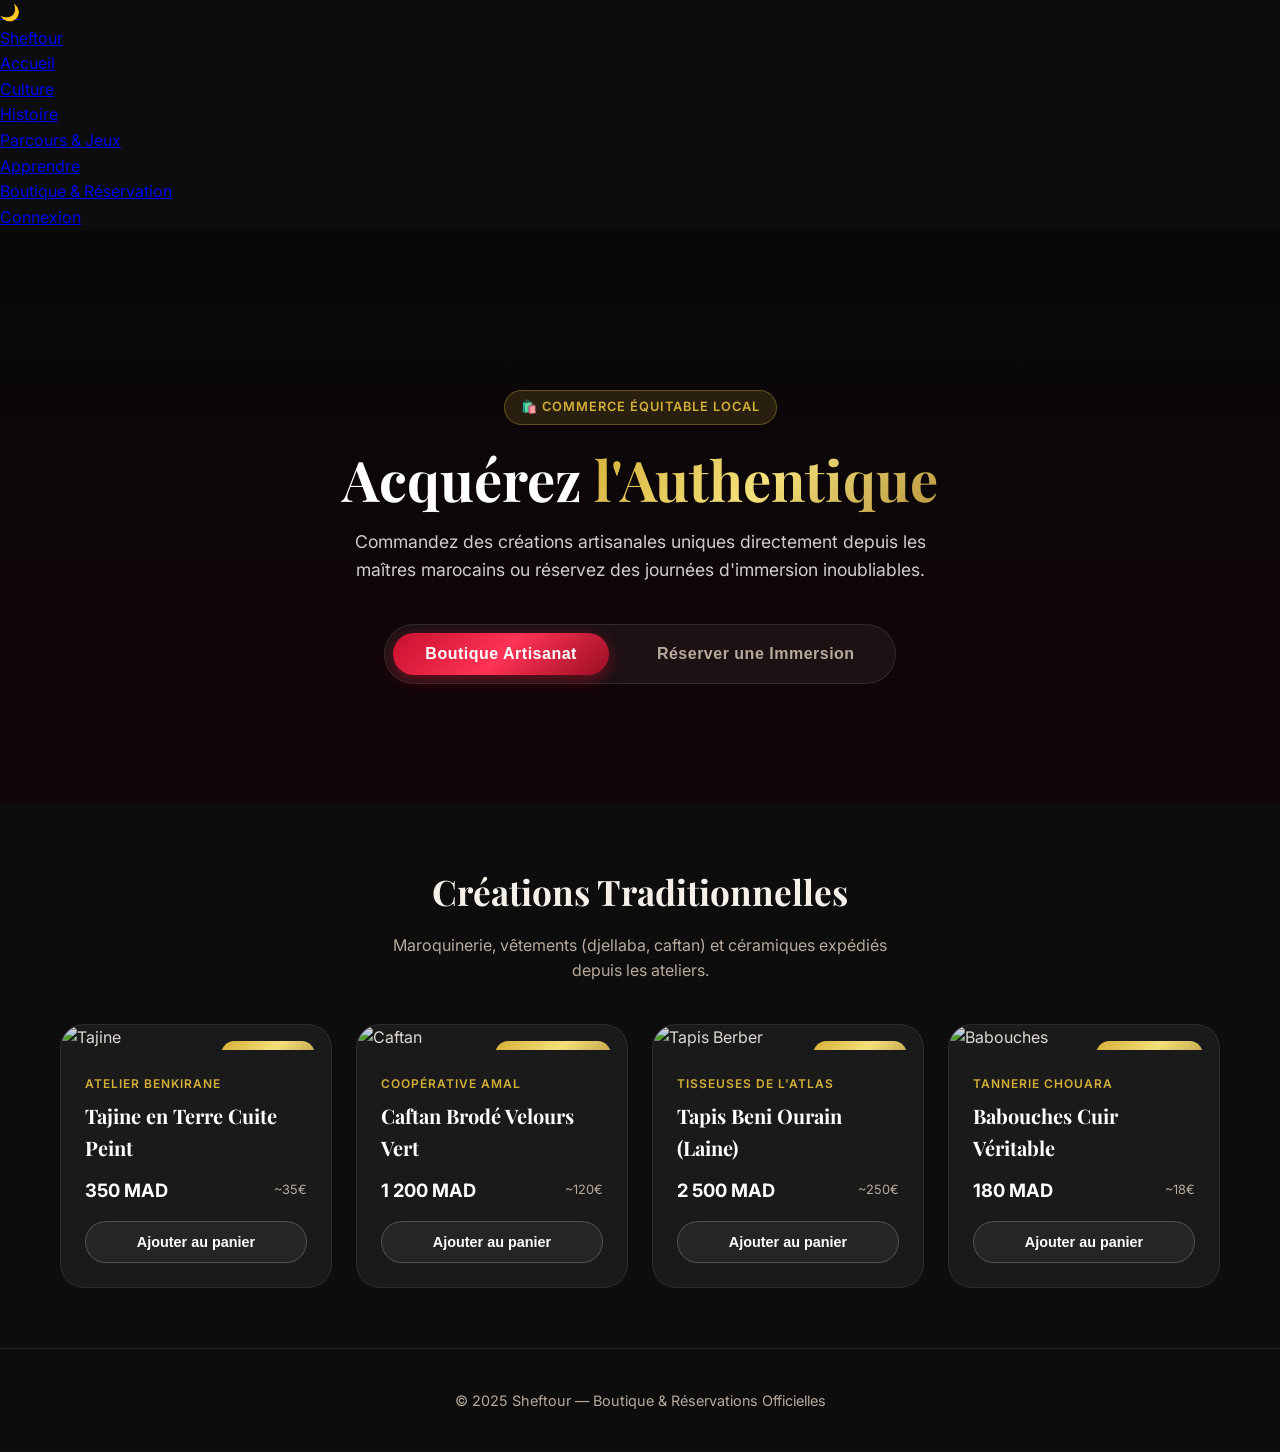
==== booking.html @ 4e6d33bf "Add files via upload" ====
<!DOCTYPE html>
<html lang="fr" dir="ltr">
<head>
  <meta charset="UTF-8">
  <meta name="viewport" content="width=device-width, initial-scale=1.0">
  <title>Boutique & Réservation — Sheftour</title>
  <link rel="stylesheet" href="css/style.css">
  <style>
    .book-hero {
      position: relative;
      padding: 160px 60px 80px;
      text-align: center;
      background: linear-gradient(180deg, rgba(8,8,8,1) 0%, rgba(18,5,8,1) 100%);
      min-height: 480px;
      display: flex;
      flex-direction: column;
      justify-content: center;
      align-items: center;
    }

    .book-hero-bg {
      position: absolute; inset:0;
      background: url('https://images.unsplash.com/photo-1548013146-72479768bada?auto=format&fit=crop&w=1920&q=80') center/cover;
      opacity: 0.15;
    }

    /* TABS NAV */
    .store-tabs {
      display: flex; gap: 16px; margin: 40px auto;
      background: rgba(255,255,255,0.05); padding: 8px; border-radius: 50px;
      border: 1px solid rgba(255,255,255,0.1); width: fit-content; position: relative; z-index: 5;
    }

    .store-tab {
      padding: 12px 32px; border-radius: 50px;
      font-weight: 600; font-size: 1rem; cursor: pointer;
      color: var(--text-secondary); transition: var(--transition);
      border: none; background: transparent; letter-spacing: 0.5px;
    }

    .store-tab:hover { color: white; }
    .store-tab.active { background: var(--gradient-red); color: white; box-shadow: 0 4px 15px rgba(200,16,46,0.5); }

    /* GRID & CARDS */
    .store-container {
      max-width: 1300px; margin: 0 auto; padding: 60px;
      min-height: 50vh; display: none;
    }
    .store-container.active { display: block; animation: fadeIn 0.5s ease; }

    .grid-4 { display: grid; grid-template-columns: repeat(4, 1fr); gap: 24px; }
    .grid-3 { display: grid; grid-template-columns: repeat(3, 1fr); gap: 28px; }

    .product-card {
      background: var(--bg-card);
      border: 1px solid var(--border-light);
      border-radius: var(--radius-lg);
      overflow: hidden; text-align: left;
      transition: var(--transition);
    }
    .product-card:hover { transform: translateY(-6px); border-color: rgba(212,175,55,0.4); box-shadow: 0 15px 40px rgba(0,0,0,0.5); }
    
    .product-img { width: 100%; height: 260px; object-fit: cover; filter: brightness(0.9); transition: 0.5s; }
    .product-card:hover .product-img { filter: brightness(1.1); transform: scale(1.05); }
    .product-img-wrap { overflow: hidden; position: relative; }
    
    .product-badge { position: absolute; top: 16px; right: 16px; background: var(--gradient-gold); color: white; padding: 4px 12px; border-radius: 50px; font-size: 0.75rem; font-weight: 700; letter-spacing: 0.5px; z-index: 2; }
    .product-badge.exp { background: var(--gradient-red); }

    .product-body { padding: 24px; }
    .product-art { font-size: 0.75rem; color: var(--secondary); text-transform: uppercase; font-weight: 600; letter-spacing: 1px; margin-bottom: 6px; }
    .product-title { font-family: 'Playfair Display', serif; font-size: 1.25rem; font-weight: 700; color: white; margin-bottom: 12px; }
    .product-price { font-size: 1.15rem; font-weight: 700; color: white; margin-bottom: 16px; display: flex; justify-content: space-between; align-items: center; }
    .product-price span { font-size: 0.8rem; color: var(--text-secondary); font-weight: 400; }
    
    .btn-buy {
      display: block; width: 100%; padding: 12px; text-align: center;
      background: rgba(255,255,255,0.05); border: 1px solid rgba(255,255,255,0.2);
      border-radius: 50px; color: white; font-weight: 600; font-size: 0.9rem;
      cursor: pointer; transition: var(--transition);
    }
    .btn-buy:hover { background: var(--secondary); border-color: var(--secondary); color: var(--bg-dark); }
    .btn-book { background: rgba(200,16,46,0.15); border-color: rgba(200,16,46,0.4); color: #ff6b8a; }
    .btn-book:hover { background: #C8102E; border-color: #C8102E; color: white; }

    @keyframes fadeIn { from{opacity:0; transform:translateY(15px);} to{opacity:1; transform:translateY(0);} }

    @media (max-width: 1024px) {
      .grid-4, .grid-3 { grid-template-columns: repeat(2, 1fr); }
      .store-container { padding: 60px 32px; }
    }
    @media (max-width: 768px) {
      .grid-4, .grid-3 { grid-template-columns: 1fr; }
    }
  </style>
</head>
<body style="background:var(--bg-dark); color:var(--text-primary); font-family:'Inter',sans-serif;">

  <!-- UNIFIED NAV -->
  <nav class="unified-nav" id="main-nav">
    <a href="index.html" class="brand">
      <div class="brand-icon">🌙</div>
      <span class="brand-name">Sheftour</span>
    </a>
    <ul>
      <li><a href="index.html">Accueil</a></li>
      <li><a href="culture.html">Culture</a></li>
      <li><a href="histoire.html">Histoire</a></li>
      <li><a href="parcours.html">Parcours & Jeux</a></li>
      <li><a href="learn.html">Apprendre</a></li>
      <li><a href="booking.html" class="active">Boutique & Réservation</a></li>
    </ul>
    <div>
      <a href="login.html" class="nav-auth-btn">Connexion</a>
    </div>
  </nav>

  <!-- HERO -->
  <section class="book-hero">
    <div class="book-hero-bg"></div>
    <div style="position:relative; z-index:10;">
      <div class="hero-badge" style="display:inline-block; padding:6px 16px; border-radius:50px; background:rgba(212,175,55,0.15); border:1px solid rgba(212,175,55,0.35); color:var(--secondary); font-size:0.8rem; font-weight:600; text-transform:uppercase; margin-bottom:20px;">🛍️ Commerce Équitable Local</div>
      <h1 class="hero-main-title" style="font-family:'Playfair Display',serif; font-size:3.5rem; font-weight:700; color:white; line-height:1.2; margin-bottom:16px;">
        Acquérez <span style="background:var(--gradient-gold);-webkit-background-clip:text;-webkit-text-fill-color:transparent;">l'Authentique</span>
      </h1>
      <p style="color:rgba(255,255,255,0.8); font-size:1.1rem; line-height:1.6; max-width:600px; margin:0 auto;">
        Commandez des créations artisanales uniques directement depuis les maîtres marocains ou réservez des journées d'immersion inoubliables.
      </p>

      <div class="store-tabs">
        <button class="store-tab active" onclick="switchStore('boutique')">Boutique Artisanat</button>
        <button class="store-tab" onclick="switchStore('experiences')">Réserver une Immersion</button>
      </div>
    </div>
  </section>

  <!-- BOUTIQUE ARTISANAT -->
  <section class="store-container active" id="store-boutique">
    <div style="text-align:center; margin-bottom:40px;">
      <h2 style="font-family:'Playfair Display',serif; font-size:2.2rem; margin-bottom:12px;">Créations Traditionnelles</h2>
      <p style="color:var(--text-secondary); max-width:500px; margin:0 auto;">Maroquinerie, vêtements (djellaba, caftan) et céramiques expédiés depuis les ateliers.</p>
    </div>

    <div class="grid-4">
      <!-- Item 1 -->
      <div class="product-card animate-fade-up">
        <div class="product-img-wrap">
          <span class="product-badge">Poterie Fès</span>
          <img src="https://images.unsplash.com/photo-1541450805218-47201bc6c06a?auto=format&fit=crop&w=600&q=80" alt="Tajine" class="product-img">
        </div>
        <div class="product-body">
          <div class="product-art">Atelier Benkirane</div>
          <h3 class="product-title">Tajine en Terre Cuite Peint</h3>
          <div class="product-price">350 MAD <span>~35€</span></div>
          <button class="btn-buy" onclick="alert('Ajouté au panier !')">Ajouter au panier</button>
        </div>
      </div>
      <!-- Item 2 -->
      <div class="product-card animate-fade-up" style="transition-delay: 0.1s;">
        <div class="product-img-wrap">
          <span class="product-badge">Tissage Souss</span>
          <img src="https://images.unsplash.com/photo-1596796333423-e18d6e9dcab7?auto=format&fit=crop&w=600&q=80" alt="Caftan" class="product-img">
        </div>
        <div class="product-body">
          <div class="product-art">Coopérative Amal</div>
          <h3 class="product-title">Caftan Brodé Velours Vert</h3>
          <div class="product-price">1 200 MAD <span>~120€</span></div>
          <button class="btn-buy" onclick="alert('Ajouté au panier !')">Ajouter au panier</button>
        </div>
      </div>
      <!-- Item 3 -->
      <div class="product-card animate-fade-up" style="transition-delay: 0.2s;">
        <div class="product-img-wrap">
          <span class="product-badge">Tapis Atlas</span>
          <img src="https://images.unsplash.com/photo-1620063260799-a17c2f06b986?auto=format&fit=crop&w=600&q=80" alt="Tapis Berber" class="product-img">
        </div>
        <div class="product-body">
          <div class="product-art">Tisseuses de l'Atlas</div>
          <h3 class="product-title">Tapis Beni Ourain (Laine)</h3>
          <div class="product-price">2 500 MAD <span>~250€</span></div>
          <button class="btn-buy" onclick="alert('Ajouté au panier !')">Ajouter au panier</button>
        </div>
      </div>
      <!-- Item 4 -->
      <div class="product-card animate-fade-up" style="transition-delay: 0.3s;">
        <div class="product-img-wrap">
          <span class="product-badge">Maroquinerie</span>
          <img src="https://images.unsplash.com/photo-1621255556209-eccfcf05a679?auto=format&fit=crop&w=600&q=80" alt="Babouches" class="product-img">
        </div>
        <div class="product-body">
          <div class="product-art">Tannerie Chouara</div>
          <h3 class="product-title">Babouches Cuir Véritable</h3>
          <div class="product-price">180 MAD <span>~18€</span></div>
          <button class="btn-buy" onclick="alert('Ajouté au panier !')">Ajouter au panier</button>
        </div>
      </div>

    </div>
  </section>

  <!-- RESERVATION D'EXPERIENCES -->
  <section class="store-container" id="store-experiences">
    <div style="text-align:center; margin-bottom:40px;">
      <h2 style="font-family:'Playfair Display',serif; font-size:2.2rem; margin-bottom:12px;">Immersion & Activités</h2>
      <p style="color:var(--text-secondary); max-width:500px; margin:0 auto;">Réservez des journées thématiques ou des soirées magiques auprès de nos guides et hôtes certifiés.</p>
    </div>

    <div class="grid-3">
      <!-- Exp 1 -->
      <div class="product-card animate-fade-up">
        <div class="product-img-wrap">
          <span class="product-badge exp">Atelier Manuel</span>
          <img src="https://images.unsplash.com/photo-1542642598-639a64e1ff1d?auto=format&fit=crop&w=600&q=80" alt="Atelier" class="product-img">
        </div>
        <div class="product-body">
          <div class="product-art">📍 Médina de Fès</div>
          <h3 class="product-title">Initiation au Zellige & Céramique</h3>
          <p style="color:var(--text-secondary); font-size:0.85rem; line-height:1.5; margin-bottom:12px; height:60px;">Passez 4 heures avec un Maâlem (Maître) artisan pour apprendre la taille des carreaux et la cuisson.</p>
          <div class="product-price">400 MAD <span>/pers</span></div>
          <button class="btn-buy btn-book" onclick="alert('Ouverture du calendrier de réservation...')">Réserver une date</button>
        </div>
      </div>
      <!-- Exp 2 -->
      <div class="product-card animate-fade-up" style="transition-delay: 0.1s;">
        <div class="product-img-wrap">
          <span class="product-badge exp">Gastronomie</span>
          <img src="https://images.unsplash.com/photo-1533667554580-f0071da516be?auto=format&fit=crop&w=600&q=80" alt="Repas" class="product-img">
        </div>
        <div class="product-body">
          <div class="product-art">📍 Marrakech - Riad Zahra</div>
          <h3 class="product-title">Dîner Traditionnel & Musique Gnawa</h3>
          <p style="color:var(--text-secondary); font-size:0.85rem; line-height:1.5; margin-bottom:12px; height:60px;">Dégustation d'une pastilla au pigeon et coucher de soleil sur la médina, accompagné d'un trio Gnawa live.</p>
          <div class="product-price">650 MAD <span>/pers</span></div>
          <button class="btn-buy btn-book" onclick="alert('Ouverture du calendrier de réservation...')">Réserver une date</button>
        </div>
      </div>
      <!-- Exp 3 -->
      <div class="product-card animate-fade-up" style="transition-delay: 0.2s;">
        <div class="product-img-wrap">
          <span class="product-badge exp">Guidage Exclusif</span>
          <img src="https://images.unsplash.com/photo-1552591605-645367b93df9?auto=format&fit=crop&w=600&q=80" alt="Guide" class="product-img">
        </div>
        <div class="product-body">
          <div class="product-art">📍 Essaouira</div>
          <h3 class="product-title">Circuit Privé "Héritage Andalou"</h3>
          <p style="color:var(--text-secondary); font-size:0.85rem; line-height:1.5; margin-bottom:12px; height:60px;">Accompagné par Youssef, historien local, pour découvrir les secrets architecturaux du port et des ruelles.</p>
          <div class="product-price">800 MAD <span>/groupe</span></div>
          <button class="btn-buy btn-book" onclick="alert('Ouverture du calendrier de réservation...')">Réserver une date</button>
        </div>
      </div>
    </div>
  </section>

  <!-- FOOTER -->
  <footer style="background:var(--bg-dark); border-top:1px solid var(--border-light); padding:40px 60px; text-align:center;">
    <p style="color:var(--text-secondary); font-size:0.9rem;">© 2025 Sheftour — Boutique & Réservations Officielles</p>
  </footer>

  <script>
    window.addEventListener('scroll', () => {
      const nav = document.getElementById('main-nav');
      if(window.scrollY > 60) nav.classList.add('scrolled');
      else nav.classList.remove('scrolled');
    });

    function switchStore(tab) {
      document.querySelectorAll('.store-tab').forEach(b => b.classList.remove('active'));
      event.target.classList.add('active');
      
      document.querySelectorAll('.store-container').forEach(c => c.classList.remove('active'));
      document.getElementById('store-' + tab).classList.add('active');
      
      // Trigger animations
      document.querySelectorAll(`#store-${tab} .animate-fade-up`).forEach(el => {
        el.classList.remove('visible');
        setTimeout(() => el.classList.add('visible'), 50);
      });
    }

    // First load animation
    setTimeout(() => {
      document.querySelectorAll('.store-container.active .animate-fade-up').forEach((el, index) => {
        setTimeout(() => el.classList.add('visible'), index * 100);
      });
    }, 100);
  </script>
</body>
</html>
---- css/style.css ----
/* ==========================================
   MOROCCO TRAVEL APP - GLOBAL STYLES
   ========================================== */

@import url('https://fonts.googleapis.com/css2?family=Playfair+Display:wght@400;600;700;900&family=Inter:wght@300;400;500;600;700&family=Amiri:wght@400;700&display=swap');

:root {
  /* Morocco Color Palette */
  --primary: #C8102E;      /* Moroccan Red */
  --primary-dark: #9A0E23;
  --primary-light: #FF3355;
  --secondary: #D4AF37;    /* Gold */
  --secondary-dark: #B8963E;
  --accent: #2C7A7B;       /* Teal */
  --accent2: #E76F51;      /* Terracotta */
  --bg-dark: #0D0D0D;
  --bg-card: #1A1A1A;
  --bg-glass: rgba(255,255,255,0.05);
  --text-primary: #F5F0E8;
  --text-secondary: #B8A99A;
  --text-muted: #6B5B4E;
  --border: rgba(212,175,55,0.2);
  --border-light: rgba(255,255,255,0.08);
  --shadow: 0 20px 60px rgba(0,0,0,0.5);
  --shadow-gold: 0 0 30px rgba(212,175,55,0.3);
  --gradient-hero: linear-gradient(135deg, #0D0D0D 0%, #1A0A0A 50%, #0D0D0D 100%);
  --gradient-gold: linear-gradient(135deg, #D4AF37, #F4E07A, #B8963E);
  --gradient-red: linear-gradient(135deg, #C8102E, #FF3355, #9A0E23);
  --radius: 16px;
  --radius-sm: 8px;
  --radius-lg: 24px;
  --transition: all 0.3s cubic-bezier(0.4, 0, 0.2, 1);
}

* {
  margin: 0;
  padding: 0;
  box-sizing: border-box;
}

html {
  scroll-behavior: smooth;
}

body {
  font-family: 'Inter', sans-serif;
  background: var(--bg-dark);
  color: var(--text-primary);
  overflow-x: hidden;
  line-height: 1.6;
}

/* ---- SCROLLBAR ---- */
::-webkit-scrollbar { width: 6px; }
::-webkit-scrollbar-track { background: var(--bg-dark); }
::-webkit-scrollbar-thumb { background: var(--primary); border-radius: 3px; }

/* ---- NAVBAR ---- */
.navbar {
  position: fixed;
  top: 0;
  left: 0;
  right: 0;
  z-index: 1000;
  padding: 16px 32px;
  display: flex;
  align-items: center;
  justify-content: space-between;
  background: rgba(13,13,13,0.85);
  backdrop-filter: blur(20px);
  -webkit-backdrop-filter: blur(20px);
  border-bottom: 1px solid var(--border);
  transition: var(--transition);
}

.navbar.scrolled {
  padding: 10px 32px;
  background: rgba(13,13,13,0.97);
}

.nav-logo {
  display: flex;
  align-items: center;
  gap: 12px;
  text-decoration: none;
}

.nav-logo .logo-icon {
  width: 42px;
  height: 42px;
  border-radius: 50%;
  background: var(--gradient-red);
  display: flex;
  align-items: center;
  justify-content: center;
  font-size: 20px;
  box-shadow: var(--shadow-gold);
}

.nav-logo .logo-text {
  font-family: 'Playfair Display', serif;
  font-size: 1.4rem;
  font-weight: 700;
  background: var(--gradient-gold);
  -webkit-background-clip: text;
  -webkit-text-fill-color: transparent;
  background-clip: text;
}

.nav-links {
  display: flex;
  align-items: center;
  gap: 8px;
  list-style: none;
}

.nav-links a {
  text-decoration: none;
  color: var(--text-secondary);
  font-size: 0.88rem;
  font-weight: 500;
  padding: 8px 16px;
  border-radius: var(--radius-sm);
  transition: var(--transition);
  position: relative;
  letter-spacing: 0.3px;
}

.nav-links a:hover,
.nav-links a.active {
  color: var(--secondary);
  background: rgba(212,175,55,0.1);
}

.nav-links .nav-btn {
  background: var(--gradient-red);
  color: white !important;
  padding: 8px 20px;
  border-radius: 50px;
  font-weight: 600;
  transition: var(--transition);
}

.nav-links .nav-btn:hover {
  transform: translateY(-2px);
  box-shadow: 0 8px 25px rgba(200,16,46,0.4);
}

.hamburger {
  display: none;
  flex-direction: column;
  gap: 5px;
  cursor: pointer;
  background: none;
  border: none;
  padding: 4px;
}

.hamburger span {
  width: 25px;
  height: 2px;
  background: var(--text-primary);
  border-radius: 2px;
  transition: var(--transition);
}

/* ---- HERO SECTION ---- */
.hero {
  min-height: 100vh;
  display: flex;
  align-items: center;
  position: relative;
  overflow: hidden;
}

.hero-bg {
  position: absolute;
  inset: 0;
  background-size: cover;
  background-position: center;
  filter: brightness(0.35);
  transform: scale(1.05);
  transition: transform 8s ease;
}

.hero-bg.loaded { transform: scale(1); }

.hero-overlay {
  position: absolute;
  inset: 0;
  background: linear-gradient(
    135deg,
    rgba(13,13,13,0.7) 0%,
    rgba(200,16,46,0.1) 50%,
    rgba(13,13,13,0.8) 100%
  );
}

.hero-content {
  position: relative;
  z-index: 2;
  max-width: 1200px;
  margin: 0 auto;
  padding: 120px 32px 60px;
}

.hero-badge {
  display: inline-flex;
  align-items: center;
  gap: 8px;
  background: rgba(212,175,55,0.15);
  border: 1px solid rgba(212,175,55,0.4);
  color: var(--secondary);
  padding: 6px 16px;
  border-radius: 50px;
  font-size: 0.8rem;
  font-weight: 600;
  letter-spacing: 1px;
  text-transform: uppercase;
  margin-bottom: 24px;
  animation: fadeInUp 0.6s ease both;
}

.hero-title {
  font-family: 'Playfair Display', serif;
  font-size: clamp(2.5rem, 6vw, 5rem);
  font-weight: 900;
  line-height: 1.1;
  margin-bottom: 16px;
  animation: fadeInUp 0.6s ease 0.1s both;
}

.hero-title .highlight {
  background: var(--gradient-gold);
  -webkit-background-clip: text;
  -webkit-text-fill-color: transparent;
  background-clip: text;
}

.hero-subtitle {
  font-size: 1.15rem;
  color: var(--text-secondary);
  max-width: 550px;
  margin-bottom: 40px;
  animation: fadeInUp 0.6s ease 0.2s both;
  line-height: 1.7;
}

.hero-actions {
  display: flex;
  gap: 16px;
  flex-wrap: wrap;
  animation: fadeInUp 0.6s ease 0.3s both;
}

.hero-stats {
  display: flex;
  gap: 40px;
  margin-top: 60px;
  animation: fadeInUp 0.6s ease 0.4s both;
}

.stat-item {
  text-align: center;
}

.stat-number {
  font-family: 'Playfair Display', serif;
  font-size: 2rem;
  font-weight: 700;
  background: var(--gradient-gold);
  -webkit-background-clip: text;
  -webkit-text-fill-color: transparent;
  background-clip: text;
}

.stat-label {
  font-size: 0.8rem;
  color: var(--text-muted);
  text-transform: uppercase;
  letter-spacing: 1px;
  margin-top: 4px;
}

/* ---- BUTTONS ---- */
.btn {
  display: inline-flex;
  align-items: center;
  justify-content: center;
  gap: 8px;
  padding: 14px 28px;
  border-radius: 50px;
  font-weight: 600;
  font-size: 0.95rem;
  cursor: pointer;
  text-decoration: none;
  border: none;
  transition: var(--transition);
  letter-spacing: 0.3px;
  white-space: nowrap;
}

.btn-primary {
  background: var(--gradient-red);
  color: white;
  box-shadow: 0 4px 20px rgba(200,16,46,0.3);
}

.btn-primary:hover {
  transform: translateY(-3px);
  box-shadow: 0 8px 30px rgba(200,16,46,0.5);
}

.btn-gold {
  background: var(--gradient-gold);
  color: #1A0A0A;
  box-shadow: 0 4px 20px rgba(212,175,55,0.3);
}

.btn-gold:hover {
  transform: translateY(-3px);
  box-shadow: 0 8px 30px rgba(212,175,55,0.5);
}

.btn-outline {
  background: transparent;
  color: var(--text-primary);
  border: 1px solid var(--border);
}

.btn-outline:hover {
  background: var(--bg-glass);
  border-color: var(--secondary);
  color: var(--secondary);
  transform: translateY(-2px);
}

.btn-sm {
  padding: 8px 18px;
  font-size: 0.85rem;
}

.btn-lg {
  padding: 16px 36px;
  font-size: 1rem;
}

/* ---- SECTION ---- */
.section {
  padding: 100px 32px;
  max-width: 1200px;
  margin: 0 auto;
}

.section-header {
  text-align: center;
  margin-bottom: 60px;
}

.section-badge {
  display: inline-block;
  background: rgba(212,175,55,0.1);
  border: 1px solid rgba(212,175,55,0.3);
  color: var(--secondary);
  padding: 4px 14px;
  border-radius: 50px;
  font-size: 0.78rem;
  font-weight: 600;
  letter-spacing: 1.5px;
  text-transform: uppercase;
  margin-bottom: 14px;
}

.section-title {
  font-family: 'Playfair Display', serif;
  font-size: clamp(1.8rem, 4vw, 2.8rem);
  font-weight: 700;
  margin-bottom: 16px;
  line-height: 1.2;
}

.section-title .gold {
  background: var(--gradient-gold);
  -webkit-background-clip: text;
  -webkit-text-fill-color: transparent;
  background-clip: text;
}

.section-desc {
  color: var(--text-secondary);
  font-size: 1rem;
  max-width: 600px;
  margin: 0 auto;
  line-height: 1.7;
}

/* ---- CARDS ---- */
.card {
  background: var(--bg-card);
  border: 1px solid var(--border-light);
  border-radius: var(--radius);
  overflow: hidden;
  transition: var(--transition);
  position: relative;
}

.card:hover {
  transform: translateY(-6px);
  border-color: var(--border);
  box-shadow: var(--shadow);
}

.card-image {
  width: 100%;
  height: 220px;
  object-fit: cover;
  display: block;
}

.card-body {
  padding: 20px;
}

.card-badge {
  display: inline-block;
  background: rgba(200,16,46,0.15);
  color: var(--primary-light);
  font-size: 0.73rem;
  font-weight: 600;
  padding: 3px 10px;
  border-radius: 50px;
  text-transform: uppercase;
  letter-spacing: 0.5px;
  margin-bottom: 10px;
}

.card-title {
  font-family: 'Playfair Display', serif;
  font-size: 1.2rem;
  font-weight: 600;
  margin-bottom: 8px;
  color: var(--text-primary);
}

.card-text {
  color: var(--text-secondary);
  font-size: 0.9rem;
  line-height: 1.6;
}

/* ---- GRID ---- */
.grid-3 {
  display: grid;
  grid-template-columns: repeat(3, 1fr);
  gap: 24px;
}

.grid-2 {
  display: grid;
  grid-template-columns: repeat(2, 1fr);
  gap: 24px;
}

/* ---- DIVIDER ---- */
.divider {
  width: 60px;
  height: 3px;
  background: var(--gradient-gold);
  margin: 12px auto 0;
  border-radius: 2px;
}

/* ---- GEOMETRIC DECORATIONS ---- */
.geo-bg {
  position: fixed;
  top: 0;
  left: 0;
  right: 0;
  bottom: 0;
  z-index: -1;
  overflow: hidden;
  pointer-events: none;
}

.geo-circle {
  position: absolute;
  border-radius: 50%;
  filter: blur(80px);
  opacity: 0.06;
}

.geo-circle-1 {
  width: 600px;
  height: 600px;
  background: var(--primary);
  top: -200px;
  right: -100px;
}

.geo-circle-2 {
  width: 400px;
  height: 400px;
  background: var(--secondary);
  bottom: -100px;
  left: -100px;
}

/* ---- PATTERN ---- */
.arabesque-pattern {
  position: absolute;
  inset: 0;
  background-image: url("data:image/svg+xml,%3Csvg width='60' height='60' viewBox='0 0 60 60' xmlns='http://www.w3.org/2000/svg'%3E%3Cg fill='none' fill-rule='evenodd'%3E%3Cg fill='%23D4AF37' fill-opacity='0.04'%3E%3Cpath d='M36 34v-4h-2v4h-4v2h4v4h2v-4h4v-2h-4zm0-30V0h-2v4h-4v2h4v4h2V6h4V4h-4zM6 34v-4H4v4H0v2h4v4h2v-4h4v-2H6zM6 4V0H4v4H0v2h4v4h2V6h4V4H6z'/%3E%3C/g%3E%3C/g%3E%3C/svg%3E");
  pointer-events: none;
  opacity: 0.5;
}

/* ---- FOOTER ---- */
.footer {
  background: #0A0A0A;
  border-top: 1px solid var(--border);
  padding: 60px 32px 30px;
}

.footer-grid {
  max-width: 1200px;
  margin: 0 auto;
  display: grid;
  grid-template-columns: 2fr 1fr 1fr 1fr;
  gap: 40px;
  margin-bottom: 40px;
}

.footer-brand .logo-text {
  font-family: 'Playfair Display', serif;
  font-size: 1.3rem;
  font-weight: 700;
  background: var(--gradient-gold);
  -webkit-background-clip: text;
  -webkit-text-fill-color: transparent;
  background-clip: text;
}

.footer-desc {
  color: var(--text-muted);
  font-size: 0.88rem;
  margin-top: 12px;
  line-height: 1.7;
}

.footer-heading {
  font-weight: 600;
  font-size: 0.9rem;
  color: var(--secondary);
  text-transform: uppercase;
  letter-spacing: 1px;
  margin-bottom: 16px;
}

.footer-links {
  list-style: none;
  display: flex;
  flex-direction: column;
  gap: 10px;
}

.footer-links a {
  color: var(--text-muted);
  text-decoration: none;
  font-size: 0.88rem;
  transition: var(--transition);
}

.footer-links a:hover {
  color: var(--secondary);
}

.footer-bottom {
  max-width: 1200px;
  margin: 0 auto;
  padding-top: 24px;
  border-top: 1px solid var(--border-light);
  display: flex;
  justify-content: space-between;
  align-items: center;
}

.footer-copy {
  color: var(--text-muted);
  font-size: 0.82rem;
}

/* ---- ANIMATIONS ---- */
@keyframes fadeInUp {
  from { opacity: 0; transform: translateY(30px); }
  to { opacity: 1; transform: translateY(0); }
}

@keyframes fadeIn {
  from { opacity: 0; }
  to { opacity: 1; }
}

@keyframes pulse {
  0%, 100% { transform: scale(1); }
  50% { transform: scale(1.05); }
}

@keyframes shimmer {
  0% { background-position: -200% center; }
  100% { background-position: 200% center; }
}

@keyframes float {
  0%, 100% { transform: translateY(0); }
  50% { transform: translateY(-15px); }
}

.animate-fade-up {
  opacity: 0;
  transform: translateY(30px);
  transition: opacity 0.6s ease, transform 0.6s ease;
}

.animate-fade-up.visible {
  opacity: 1;
  transform: translateY(0);
}

/* ---- GLASS CARD ---- */
.glass-card {
  background: rgba(255,255,255,0.03);
  border: 1px solid var(--border-light);
  backdrop-filter: blur(10px);
  border-radius: var(--radius);
  padding: 28px;
}

/* ---- TAGS ---- */
.tag {
  display: inline-flex;
  align-items: center;
  gap: 4px;
  background: rgba(212,175,55,0.1);
  border: 1px solid rgba(212,175,55,0.25);
  color: var(--secondary);
  padding: 4px 12px;
  border-radius: 50px;
  font-size: 0.78rem;
  font-weight: 500;
}

/* ---- TOOLTIP ---- */
.tooltip {
  position: relative;
}

.tooltip::after {
  content: attr(data-tip);
  position: absolute;
  bottom: calc(100% + 8px);
  left: 50%;
  transform: translateX(-50%);
  background: var(--bg-card);
  color: var(--text-primary);
  font-size: 0.78rem;
  padding: 6px 12px;
  border-radius: var(--radius-sm);
  border: 1px solid var(--border);
  white-space: nowrap;
  opacity: 0;
  pointer-events: none;
  transition: var(--transition);
}

.tooltip:hover::after { opacity: 1; }

/* ---- MAP SECTION ---- */
#map-container {
  width: 100%;
  height: 500px;
  border-radius: var(--radius-lg);
  overflow: hidden;
  border: 1px solid var(--border);
  box-shadow: var(--shadow);
}

.leaflet-container {
  background: #1a1a1a !important;
}

/* ---- RESPONSIVE ---- */
@media (max-width: 1024px) {
  .grid-3 { grid-template-columns: repeat(2, 1fr); }
  .footer-grid { grid-template-columns: repeat(2, 1fr); }
}

@media (max-width: 768px) {
  .navbar { padding: 14px 20px; }

  .nav-links {
    display: none;
    position: fixed;
    top: 0;
    left: 0;
    right: 0;
    bottom: 0;
    background: rgba(13,13,13,0.98);
    flex-direction: column;
    justify-content: center;
    align-items: center;
    gap: 16px;
    z-index: 999;
  }

  .nav-links.open { display: flex; }
  .nav-links a { font-size: 1.1rem; padding: 12px 24px; }

  .hamburger { display: flex; z-index: 1001; }

  .grid-3, .grid-2 { grid-template-columns: 1fr; }

  .section { padding: 70px 20px; }

  .hero-content { padding: 100px 20px 50px; }

  .hero-stats { gap: 24px; flex-wrap: wrap; }

  .footer-grid { grid-template-columns: 1fr; }

  .footer-bottom { flex-direction: column; gap: 8px; text-align: center; }
}
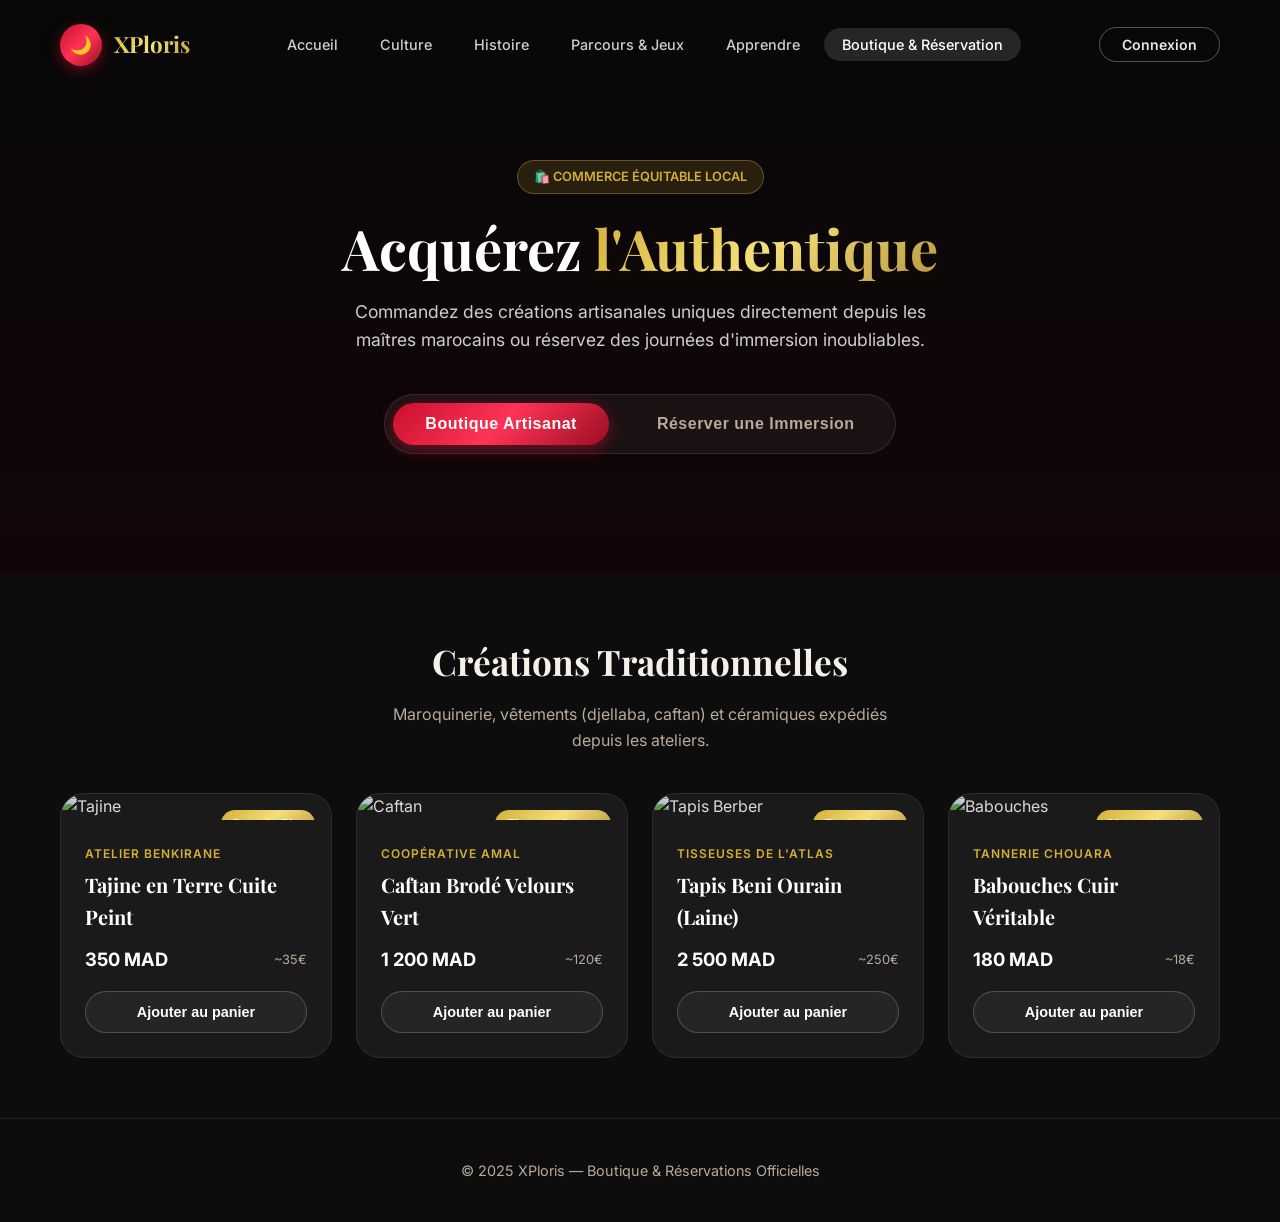
==== commit 5395d8b5: "commit change" ====
--- a/booking.html
+++ b/booking.html
@@ -3,7 +3,7 @@
 <head>
   <meta charset="UTF-8">
   <meta name="viewport" content="width=device-width, initial-scale=1.0">
-  <title>Boutique & Réservation — Sheftour</title>
+  <title>Boutique & Réservation — XPloris</title>
   <link rel="stylesheet" href="css/style.css">
   <style>
     .book-hero {
@@ -100,7 +100,7 @@
   <nav class="unified-nav" id="main-nav">
     <a href="index.html" class="brand">
       <div class="brand-icon">🌙</div>
-      <span class="brand-name">Sheftour</span>
+      <span class="brand-name">XPloris</span>
     </a>
     <ul>
       <li><a href="index.html">Accueil</a></li>
@@ -253,7 +253,7 @@
 
   <!-- FOOTER -->
   <footer style="background:var(--bg-dark); border-top:1px solid var(--border-light); padding:40px 60px; text-align:center;">
-    <p style="color:var(--text-secondary); font-size:0.9rem;">© 2025 Sheftour — Boutique & Réservations Officielles</p>
+    <p style="color:var(--text-secondary); font-size:0.9rem;">© 2025 XPloris — Boutique & Réservations Officielles</p>
   </footer>
 
   <script>
--- a/css/style.css
+++ b/css/style.css
@@ -55,203 +55,352 @@
 ::-webkit-scrollbar-track { background: var(--bg-dark); }
 ::-webkit-scrollbar-thumb { background: var(--primary); border-radius: 3px; }
 
-/* ---- NAVBAR ---- */
-.navbar {
+/* ---- UNIFIED NAVBAR ---- */
+.unified-nav {
+  position: absolute;
+  top: 0; left: 0; right: 0;
+  z-index: 1000;
+  display: flex;
+  align-items: center;
+  justify-content: space-between;
+  padding: 24px 60px;
+  transition: var(--transition);
+}
+
+.unified-nav.scrolled {
   position: fixed;
-  top: 0;
-  left: 0;
-  right: 0;
-  z-index: 1000;
-  padding: 16px 32px;
-  display: flex;
-  align-items: center;
-  justify-content: space-between;
-  background: rgba(13,13,13,0.85);
-  backdrop-filter: blur(20px);
-  -webkit-backdrop-filter: blur(20px);
-  border-bottom: 1px solid var(--border);
-  transition: var(--transition);
-}
-
-.navbar.scrolled {
-  padding: 10px 32px;
-  background: rgba(13,13,13,0.97);
-}
-
-.nav-logo {
-  display: flex;
-  align-items: center;
-  gap: 12px;
+  background: rgba(13,13,13,0.95);
+  backdrop-filter: blur(10px);
+  padding: 16px 60px;
+  border-bottom: 1px solid var(--border-light);
+}
+
+.unified-nav .brand {
+  display: flex; align-items: center; gap: 12px; text-decoration: none;
+}
+
+.unified-nav .brand-icon {
+  width: 42px; height: 42px; border-radius: 50%;
+  background: var(--gradient-red); display: flex; align-items: center;
+  justify-content: center; font-size: 1.1rem;
+  box-shadow: 0 4px 14px rgba(200,16,46,0.5);
+}
+
+.unified-nav .brand-name {
+  font-family: 'Playfair Display', serif; font-size: 1.4rem; font-weight: 700;
+  background: var(--gradient-gold); -webkit-background-clip: text;
+  -webkit-text-fill-color: transparent; background-clip: text;
+}
+
+.unified-nav ul { display:flex; gap:6px; list-style:none; }
+.unified-nav ul a {
+  color: rgba(255,255,255,0.8); text-decoration:none; font-size:0.9rem;
+  font-weight: 500; padding: 8px 18px; border-radius: 50px;
+  transition: var(--transition);
+}
+
+.unified-nav ul a:hover, .unified-nav ul a.active {
+  background: rgba(255,255,255,0.12); color: white;
+}
+
+.nav-auth-btn {
+  color: rgba(255,255,255,0.9);
   text-decoration: none;
-}
-
-.nav-logo .logo-icon {
-  width: 42px;
-  height: 42px;
-  border-radius: 50%;
-  background: var(--gradient-red);
-  display: flex;
-  align-items: center;
-  justify-content: center;
-  font-size: 20px;
-  box-shadow: var(--shadow-gold);
-}
-
-.nav-logo .logo-text {
-  font-family: 'Playfair Display', serif;
-  font-size: 1.4rem;
-  font-weight: 700;
-  background: var(--gradient-gold);
-  -webkit-background-clip: text;
-  -webkit-text-fill-color: transparent;
-  background-clip: text;
-}
-
-.nav-links {
-  display: flex;
-  align-items: center;
-  gap: 8px;
-  list-style: none;
-}
-
-.nav-links a {
-  text-decoration: none;
-  color: var(--text-secondary);
+  border: 1px solid rgba(255,255,255,0.3);
+  padding: 8px 22px;
+  border-radius: 50px;
   font-size: 0.88rem;
-  font-weight: 500;
-  padding: 8px 16px;
-  border-radius: var(--radius-sm);
-  transition: var(--transition);
-  position: relative;
-  letter-spacing: 0.3px;
-}
-
-.nav-links a:hover,
-.nav-links a.active {
-  color: var(--secondary);
-  background: rgba(212,175,55,0.1);
-}
-
-.nav-links .nav-btn {
-  background: var(--gradient-red);
-  color: white !important;
-  padding: 8px 20px;
-  border-radius: 50px;
   font-weight: 600;
   transition: var(--transition);
 }
 
-.nav-links .nav-btn:hover {
-  transform: translateY(-2px);
-  box-shadow: 0 8px 25px rgba(200,16,46,0.4);
-}
-
-.hamburger {
-  display: none;
-  flex-direction: column;
-  gap: 5px;
-  cursor: pointer;
-  background: none;
-  border: none;
-  padding: 4px;
-}
-
-.hamburger span {
-  width: 25px;
-  height: 2px;
-  background: var(--text-primary);
-  border-radius: 2px;
-  transition: var(--transition);
-}
-
-/* ---- HERO SECTION ---- */
-.hero {
-  min-height: 100vh;
-  display: flex;
-  align-items: center;
+.nav-auth-btn:hover { background: rgba(255,255,255,0.1); }
+
+@media(max-width:1024px) {
+  .unified-nav { padding: 20px 32px; }
+  .unified-nav.scrolled { padding: 14px 32px; }
+}
+@media(max-width:768px) {
+  .unified-nav ul { display: none; }
+}
+
+/* ---- APP HERO CONTAINER (Based on Image) ---- */
+.app-hero-container {
+  height: calc(100vh - 40px);
+  margin: 20px;
+  border-radius: 32px;
   position: relative;
   overflow: hidden;
-}
-
-.hero-bg {
+  display: flex;
+  flex-direction: column;
+  background-image: url('../assets/images/marrakech.png'); /* Will override with sand dune later if possible */
+  background-size: cover;
+  background-position: center;
+}
+
+.app-hero-container::before {
+  content: '';
   position: absolute;
   inset: 0;
-  background-size: cover;
-  background-position: center;
-  filter: brightness(0.35);
-  transform: scale(1.05);
-  transition: transform 8s ease;
-}
-
-.hero-bg.loaded { transform: scale(1); }
-
-.hero-overlay {
+  background: linear-gradient(180deg, rgba(0,0,0,0.3) 0%, rgba(0,0,0,0.1) 40%, rgba(0,0,0,0.6) 100%);
+  pointer-events: none;
+}
+
+/* NAV */
+.app-hero-nav {
+  position: relative;
+  z-index: 10;
+  display: flex;
+  align-items: center;
+  justify-content: space-between;
+  padding: 30px 40px;
+}
+
+.nav-brand {
+  display: flex;
+  align-items: center;
+  gap: 12px;
+  color: white;
+  font-family: 'Inter', sans-serif;
+  font-weight: 500;
+  font-size: 1.1rem;
+}
+
+.logo-box {
+  display: flex;
+  gap: 4px;
+}
+
+.logo-box .box1, .logo-box .box2 {
+  width: 14px;
+  height: 14px;
+  border-radius: 3px;
+}
+.logo-box .box1 { background: white; opacity: 0.9; }
+.logo-box .box2 { border: 2px solid white; background: transparent; }
+
+.app-hero-nav .nav-links {
+  display: flex;
+  gap: 30px;
+  list-style: none;
+}
+
+.app-hero-nav .nav-links a {
+  color: rgba(255,255,255,0.8);
+  text-decoration: none;
+  font-size: 0.95rem;
+  transition: var(--transition);
+}
+
+.app-hero-nav .nav-links a:hover {
+  color: white;
+}
+
+.nav-actions .nav-icon-btn {
+  background: transparent;
+  border: 1px solid rgba(255,255,255,0.3);
+  color: white;
+  width: 40px; height: 40px;
+  border-radius: 12px;
+  display: flex; align-items: center; justify-content: center;
+  cursor: pointer;
+  backdrop-filter: blur(5px);
+  transition: var(--transition);
+}
+.nav-actions .nav-icon-btn:hover { background: rgba(255,255,255,0.1); }
+
+/* MAIN HERO CONTENT */
+.app-hero-main {
+  position: relative;
+  z-index: 10;
+  flex: 1;
+  display: flex;
+  padding: 40px;
+  align-items: flex-end;
+  justify-content: space-between;
+  gap: 40px;
+}
+
+.app-hero-text {
+  max-width: 500px;
+  margin-bottom: 20px;
+}
+
+.hero-huge-title {
+  font-family: 'Playfair Display', serif;
+  font-size: 6rem;
+  font-weight: 400;
+  color: white;
+  line-height: 1;
+  margin-bottom: 20px;
+  letter-spacing: -2px;
+}
+
+.hero-subtext {
+  color: rgba(255,255,255,0.9);
+  font-size: 0.9rem;
+  line-height: 1.6;
+  margin-bottom: 30px;
+  text-shadow: 0 2px 4px rgba(0,0,0,0.5);
+}
+
+.hero-btns-group {
+  display: flex;
+  gap: 16px;
+  align-items: center;
+  margin-bottom: 40px;
+}
+
+.btn-glass {
+  background: rgba(255,255,255,0.15);
+  border: 1px solid rgba(255,255,255,0.2);
+  backdrop-filter: blur(10px);
+  color: white;
+  padding: 12px 24px;
+  border-radius: 30px;
+  display: flex;
+  align-items: center;
+  gap: 16px;
+  font-size: 0.95rem;
+  cursor: pointer;
+  transition: var(--transition);
+}
+
+.btn-glass:hover {
+  background: rgba(255,255,255,0.25);
+}
+
+.play-icon {
+  width: 28px; height: 28px;
+  border-radius: 50%;
+  border: 1px solid white;
+  display: flex; align-items: center; justify-content: center;
+  font-size: 0.7rem;
+}
+
+.hero-pager {
+  display: flex;
+  align-items: center;
+  gap: 20px;
+}
+
+.pager-text {
+  color: white;
+  font-size: 1.8rem;
+  font-weight: 300;
+}
+.pager-total {
+  font-size: 1rem;
+  color: rgba(255,255,255,0.6);
+}
+
+.pager-arrows {
+  display: flex;
+  gap: 10px;
+}
+
+.pager-btn {
+  background: transparent;
+  border: 1px solid rgba(255,255,255,0.3);
+  color: white;
+  width: 36px; height: 36px;
+  border-radius: 10px;
+  cursor: pointer;
+  display: flex; align-items: center; justify-content: center;
+  backdrop-filter: blur(5px);
+  transition: var(--transition);
+}
+.pager-btn:hover { background: rgba(255,255,255,0.1); }
+
+/* HERO CARDS */
+.app-hero-cards {
+  display: flex;
+  gap: 16px;
+  align-items: flex-end;
+}
+
+.hero-glass-card {
+  width: 200px;
+  height: 280px;
+  border-radius: 20px;
+  background: rgba(255,255,255,0.1);
+  padding: 8px;
+  position: relative;
+  display: flex;
+  flex-direction: column;
+  justify-content: flex-end;
+  cursor: pointer;
+  transition: transform 0.3s ease;
+  overflow: hidden;
+}
+
+.hero-glass-card:hover {
+  transform: translateY(-10px);
+}
+
+.hero-glass-card img {
   position: absolute;
   inset: 0;
-  background: linear-gradient(
-    135deg,
-    rgba(13,13,13,0.7) 0%,
-    rgba(200,16,46,0.1) 50%,
-    rgba(13,13,13,0.8) 100%
-  );
-}
-
-.hero-content {
+  width: 100%;
+  height: 100%;
+  object-fit: cover;
+  border-radius: 16px;
+  z-index: 1;
+}
+
+.hero-glass-card::before {
+  content: '';
+  position: absolute;
+  inset: 0;
+  background: linear-gradient(0deg, rgba(0,0,0,0.8) 0%, transparent 60%);
+  z-index: 2;
+  border-radius: 16px;
+}
+
+.card-bottom {
   position: relative;
-  z-index: 2;
-  max-width: 1200px;
-  margin: 0 auto;
-  padding: 120px 32px 60px;
-}
-
-.hero-badge {
-  display: inline-flex;
-  align-items: center;
-  gap: 8px;
-  background: rgba(212,175,55,0.15);
-  border: 1px solid rgba(212,175,55,0.4);
-  color: var(--secondary);
-  padding: 6px 16px;
-  border-radius: 50px;
-  font-size: 0.8rem;
-  font-weight: 600;
-  letter-spacing: 1px;
-  text-transform: uppercase;
-  margin-bottom: 24px;
-  animation: fadeInUp 0.6s ease both;
-}
-
-.hero-title {
-  font-family: 'Playfair Display', serif;
-  font-size: clamp(2.5rem, 6vw, 5rem);
-  font-weight: 900;
-  line-height: 1.1;
-  margin-bottom: 16px;
-  animation: fadeInUp 0.6s ease 0.1s both;
-}
-
-.hero-title .highlight {
-  background: var(--gradient-gold);
-  -webkit-background-clip: text;
-  -webkit-text-fill-color: transparent;
-  background-clip: text;
-}
-
-.hero-subtitle {
-  font-size: 1.15rem;
-  color: var(--text-secondary);
-  max-width: 550px;
-  margin-bottom: 40px;
-  animation: fadeInUp 0.6s ease 0.2s both;
-  line-height: 1.7;
-}
-
-.hero-actions {
-  display: flex;
-  gap: 16px;
-  flex-wrap: wrap;
-  animation: fadeInUp 0.6s ease 0.3s both;
-}
+  z-index: 3;
+  padding: 12px;
+  display: flex;
+  align-items: center;
+  justify-content: space-between;
+}
+
+.card-lbl {
+  color: white;
+  font-size: 0.9rem;
+  font-weight: 500;
+}
+
+.card-acts {
+  display: flex;
+  gap: 6px;
+}
+
+.btn-card-explore {
+  background: rgba(255,255,255,0.2);
+  border: none;
+  color: white;
+  padding: 6px 12px;
+  border-radius: 8px;
+  font-size: 0.75rem;
+  cursor: pointer;
+  backdrop-filter: blur(5px);
+}
+
+.btn-bookmark {
+  background: transparent;
+  border: 1px solid rgba(255,255,255,0.3);
+  color: white;
+  width: 26px; height: 26px;
+  border-radius: 6px;
+  display: flex; align-items: center; justify-content: center;
+  font-size: 0.7rem;
+  cursor: pointer;
+  backdrop-filter: blur(5px);
+}
+
+
 
 .hero-stats {
   display: flex;
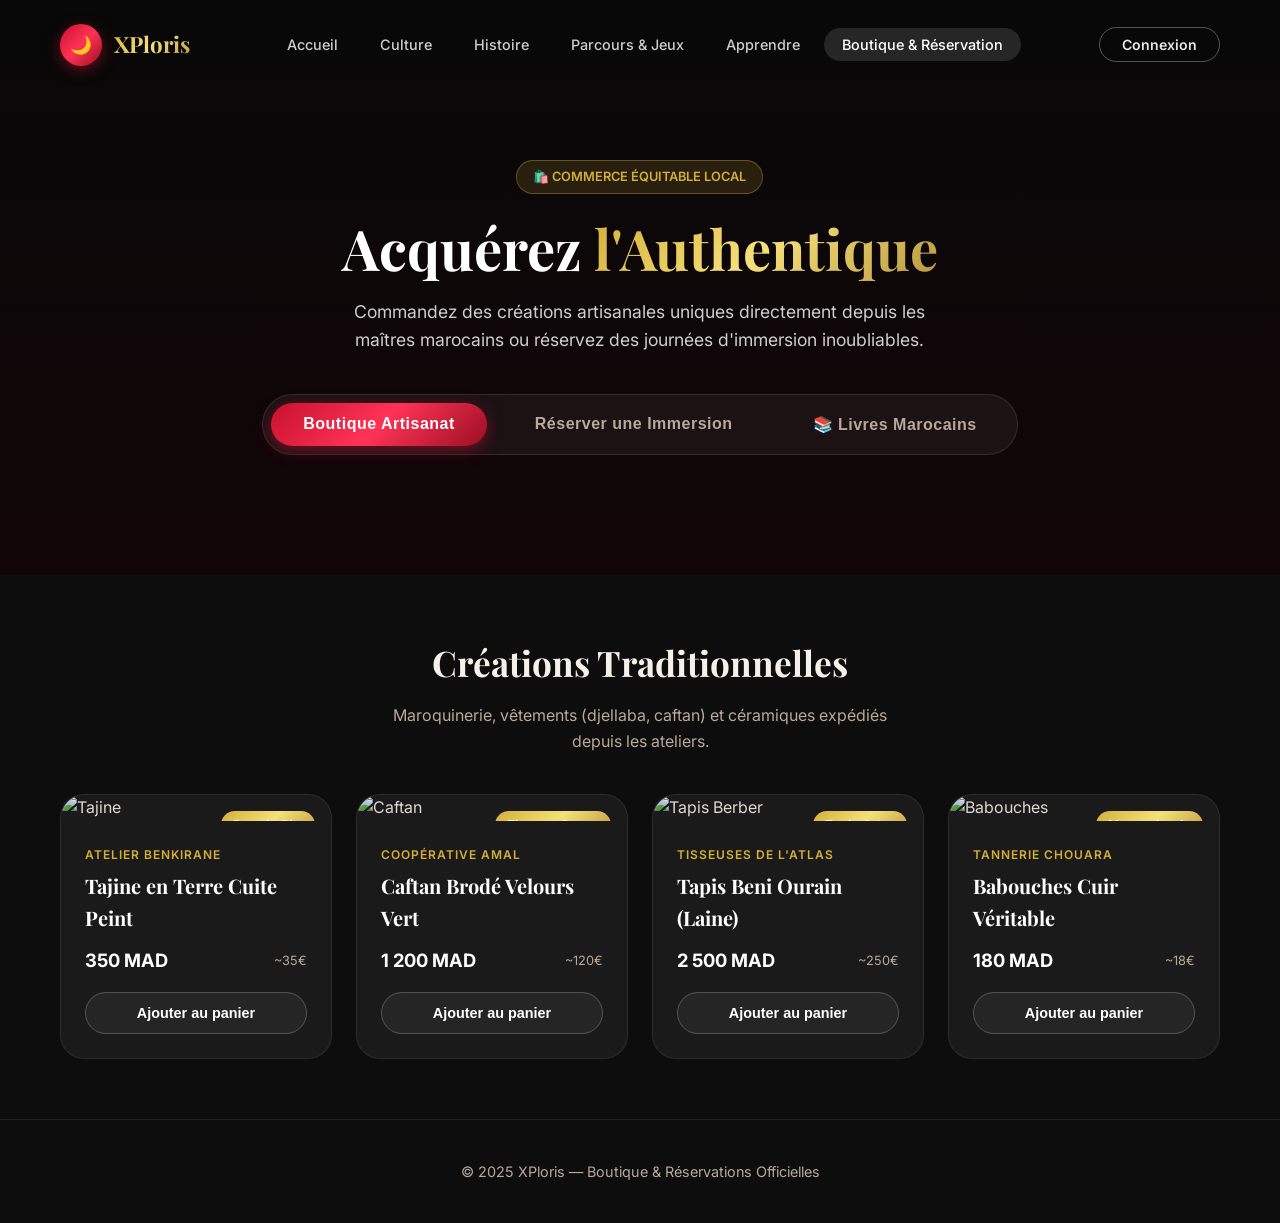
==== commit a6d610c8: "Add files via upload" ====
--- a/booking.html
+++ b/booking.html
@@ -17,7 +17,6 @@
       justify-content: center;
       align-items: center;
     }
-
     .book-hero-bg {
       position: absolute; inset:0;
       background: url('https://images.unsplash.com/photo-1548013146-72479768bada?auto=format&fit=crop&w=1920&q=80') center/cover;
@@ -85,12 +84,62 @@
 
     @keyframes fadeIn { from{opacity:0; transform:translateY(15px);} to{opacity:1; transform:translateY(0);} }
 
+    /* BOOK CARDS */
+    .book-card {
+      background: var(--bg-card);
+      border: 1px solid var(--border-light);
+      border-radius: var(--radius-lg);
+      overflow: hidden; text-align: left;
+      transition: var(--transition);
+      display: flex; flex-direction: column;
+      position: relative;
+    }
+    .book-card::before {
+      content: '';
+      position: absolute; top: 0; left: 0;
+      width: 8px; height: 100%;
+      background: linear-gradient(180deg, #c8102e, #8b0000);
+      border-radius: var(--radius-lg) 0 0 var(--radius-lg);
+    }
+    .book-card:hover { transform: translateY(-8px) rotate(0.5deg); border-color: rgba(212,175,55,0.5); box-shadow: 0 20px 50px rgba(0,0,0,0.6), -4px 8px 20px rgba(200,16,46,0.2); }
+
+    .book-img-wrap { overflow: hidden; position: relative; height: 300px; }
+    .book-img { width: 100%; height: 100%; object-fit: cover; filter: brightness(0.88); transition: 0.5s; }
+    .book-card:hover .book-img { filter: brightness(1.05); transform: scale(1.04); }
+
+    .book-badge { position: absolute; top: 14px; right: 14px; background: rgba(8,8,8,0.85); backdrop-filter: blur(6px); border: 1px solid rgba(212,175,55,0.5); color: var(--secondary); padding: 4px 12px; border-radius: 50px; font-size: 0.72rem; font-weight: 700; letter-spacing: 0.5px; z-index: 2; }
+
+    .book-body { padding: 22px 22px 22px 30px; flex: 1; display: flex; flex-direction: column; }
+    .book-author { font-size: 0.72rem; color: var(--secondary); text-transform: uppercase; font-weight: 700; letter-spacing: 1.2px; margin-bottom: 6px; }
+    .book-title { font-family: 'Playfair Display', serif; font-size: 1.2rem; font-weight: 700; color: white; margin-bottom: 8px; line-height: 1.4; }
+    .book-excerpt { color: var(--text-secondary); font-size: 0.82rem; line-height: 1.6; margin-bottom: 14px; flex: 1; }
+    .book-stars { color: #D4AF37; font-size: 0.95rem; margin-bottom: 12px; letter-spacing: 2px; }
+    .book-price { font-size: 1.1rem; font-weight: 700; color: white; margin-bottom: 16px; display: flex; align-items: center; gap: 10px; }
+    .book-price-old { text-decoration: line-through; color: var(--text-secondary); font-size: 0.85rem; font-weight: 400; }
+
+    .btn-read { display: block; width: 100%; padding: 11px; text-align: center;
+      background: rgba(212,175,55,0.1); border: 1px solid rgba(212,175,55,0.4);
+      border-radius: 50px; color: var(--secondary); font-weight: 600; font-size: 0.88rem;
+      cursor: pointer; transition: var(--transition); }
+    .btn-read:hover { background: var(--gradient-gold); border-color: transparent; color: var(--bg-dark); }
+
+    .books-intro-banner {
+      background: linear-gradient(135deg, rgba(200,16,46,0.08), rgba(212,175,55,0.08));
+      border: 1px solid rgba(212,175,55,0.2); border-radius: 16px;
+      padding: 28px 36px; margin-bottom: 48px;
+      display: flex; align-items: center; gap: 24px;
+    }
+    .books-intro-banner .bi-icon { font-size: 3.5rem; line-height: 1; }
+    .books-intro-banner h3 { font-family: 'Playfair Display', serif; font-size: 1.4rem; color: white; margin-bottom: 6px; }
+    .books-intro-banner p { color: var(--text-secondary); font-size: 0.88rem; line-height: 1.6; margin: 0; }
+
     @media (max-width: 1024px) {
       .grid-4, .grid-3 { grid-template-columns: repeat(2, 1fr); }
       .store-container { padding: 60px 32px; }
     }
     @media (max-width: 768px) {
       .grid-4, .grid-3 { grid-template-columns: 1fr; }
+      .books-intro-banner { flex-direction: column; text-align: center; }
     }
   </style>
 </head>
@@ -130,6 +179,7 @@
       <div class="store-tabs">
         <button class="store-tab active" onclick="switchStore('boutique')">Boutique Artisanat</button>
         <button class="store-tab" onclick="switchStore('experiences')">Réserver une Immersion</button>
+        <button class="store-tab" onclick="switchStore('livres')">📚 Livres Marocains</button>
       </div>
     </div>
   </section>
@@ -248,6 +298,91 @@
           <button class="btn-buy btn-book" onclick="alert('Ouverture du calendrier de réservation...')">Réserver une date</button>
         </div>
       </div>
+    </div>
+  </section>
+
+  <!-- LIVRES MAROCAINS -->
+  <section class="store-container" id="store-livres">
+    <div style="text-align:center; margin-bottom:40px;">
+      <h2 style="font-family:'Playfair Display',serif; font-size:2.2rem; margin-bottom:12px;">Littérature Marocaine</h2>
+      <p style="color:var(--text-secondary); max-width:560px; margin:0 auto;">Plongez dans l'âme du Maroc à travers ses œuvres littéraires incontournables — des voix qui ont façonné l'identité culturelle du royaume.</p>
+    </div>
+
+    <div class="books-intro-banner animate-fade-up">
+      <div class="bi-icon">📖</div>
+      <div>
+        <h3>La Boîte à Merveilles & au-delà</h3>
+        <p>Notre sélection regroupe les chefs-d'œuvre de la littérature marocaine francophone et arabophone — auteurs classiques
+        et voix contemporaines — pour accompagner votre voyage dans l'Histoire et l'imaginaire du Maroc.</p>
+      </div>
+    </div>
+
+    <div class="grid-4">
+
+      <!-- Livre 1 — La Boîte à Merveilles -->
+      <div class="book-card animate-fade-up">
+        <div class="book-img-wrap">
+          <span class="book-badge">Classique Marocain</span>
+          <img src="images/boite_a_merveilles.png" alt="La Boîte à Merveilles" class="book-img">
+        </div>
+        <div class="book-body">
+          <div class="book-author">Ahmed Sefrioui</div>
+          <h3 class="book-title">La Boîte à Merveilles</h3>
+          <p class="book-excerpt">Récit autobiographique dans la médina de Fès des années 1930 — une enfance entre mystère, superstition et la magie du quotidien marocain.</p>
+          <div class="book-stars">★★★★★</div>
+          <div class="book-price">120 MAD <span class="book-price-old">150 MAD</span></div>
+          <button class="btn-read" onclick="alert('Ajouté au panier !')">Commander</button>
+        </div>
+      </div>
+
+      <!-- Livre 2 — Le Passé Simple -->
+      <div class="book-card animate-fade-up" style="transition-delay:0.1s;">
+        <div class="book-img-wrap">
+          <span class="book-badge">Roman Phare</span>
+          <img src="images/passe_simple_chraibi.png" alt="Le Passé Simple" class="book-img">
+        </div>
+        <div class="book-body">
+          <div class="book-author">Driss Chraïbi</div>
+          <h3 class="book-title">Le Passé Simple</h3>
+          <p class="book-excerpt">Roman-choc de la littérature maghrébine, portrait sans concession d'une famille marocaine écartelée entre tradition et modernité.</p>
+          <div class="book-stars">★★★★★</div>
+          <div class="book-price">130 MAD</div>
+          <button class="btn-read" onclick="alert('Ajouté au panier !')">Commander</button>
+        </div>
+      </div>
+
+      <!-- Livre 3 — Cette Aveuglante Absence de Lumière -->
+      <div class="book-card animate-fade-up" style="transition-delay:0.2s;">
+        <div class="book-img-wrap">
+          <span class="book-badge">Prix Impac Dublin</span>
+          <img src="images/absence_de_lumiere.png" alt="Cette Aveuglante Absence de Lumière" class="book-img">
+        </div>
+        <div class="book-body">
+          <div class="book-author">Tahar Ben Jelloun</div>
+          <h3 class="book-title">Cette Aveuglante Absence de Lumière</h3>
+          <p class="book-excerpt">Inspiré des survivants du bagne de Derb Moulay Cherif, un témoignage bouleversant sur l'enfermement et la résistance humaine.</p>
+          <div class="book-stars">★★★★★</div>
+          <div class="book-price">145 MAD</div>
+          <button class="btn-read" onclick="alert('Ajouté au panier !')">Commander</button>
+        </div>
+      </div>
+
+      <!-- Livre 4 — Les Nuits de Tanger -->
+      <div class="book-card animate-fade-up" style="transition-delay:0.3s;">
+        <div class="book-img-wrap">
+          <span class="book-badge">Littérature Tangéroise</span>
+          <img src="images/les_nuits_de_tanger.png" alt="Les Nuits de Tanger" class="book-img">
+        </div>
+        <div class="book-body">
+          <div class="book-author">Mohammed Mrabet</div>
+          <h3 class="book-title">Les Nuits de Tanger</h3>
+          <p class="book-excerpt">Contes et nouvelles de la ville du Détroit, entre légendes du port, fantômes de la Kasbah et modernité cosmopolite de Tanger.</p>
+          <div class="book-stars">★★★★☆</div>
+          <div class="book-price">110 MAD</div>
+          <button class="btn-read" onclick="alert('Ajouté au panier !')">Commander</button>
+        </div>
+      </div>
+
     </div>
   </section>
 
